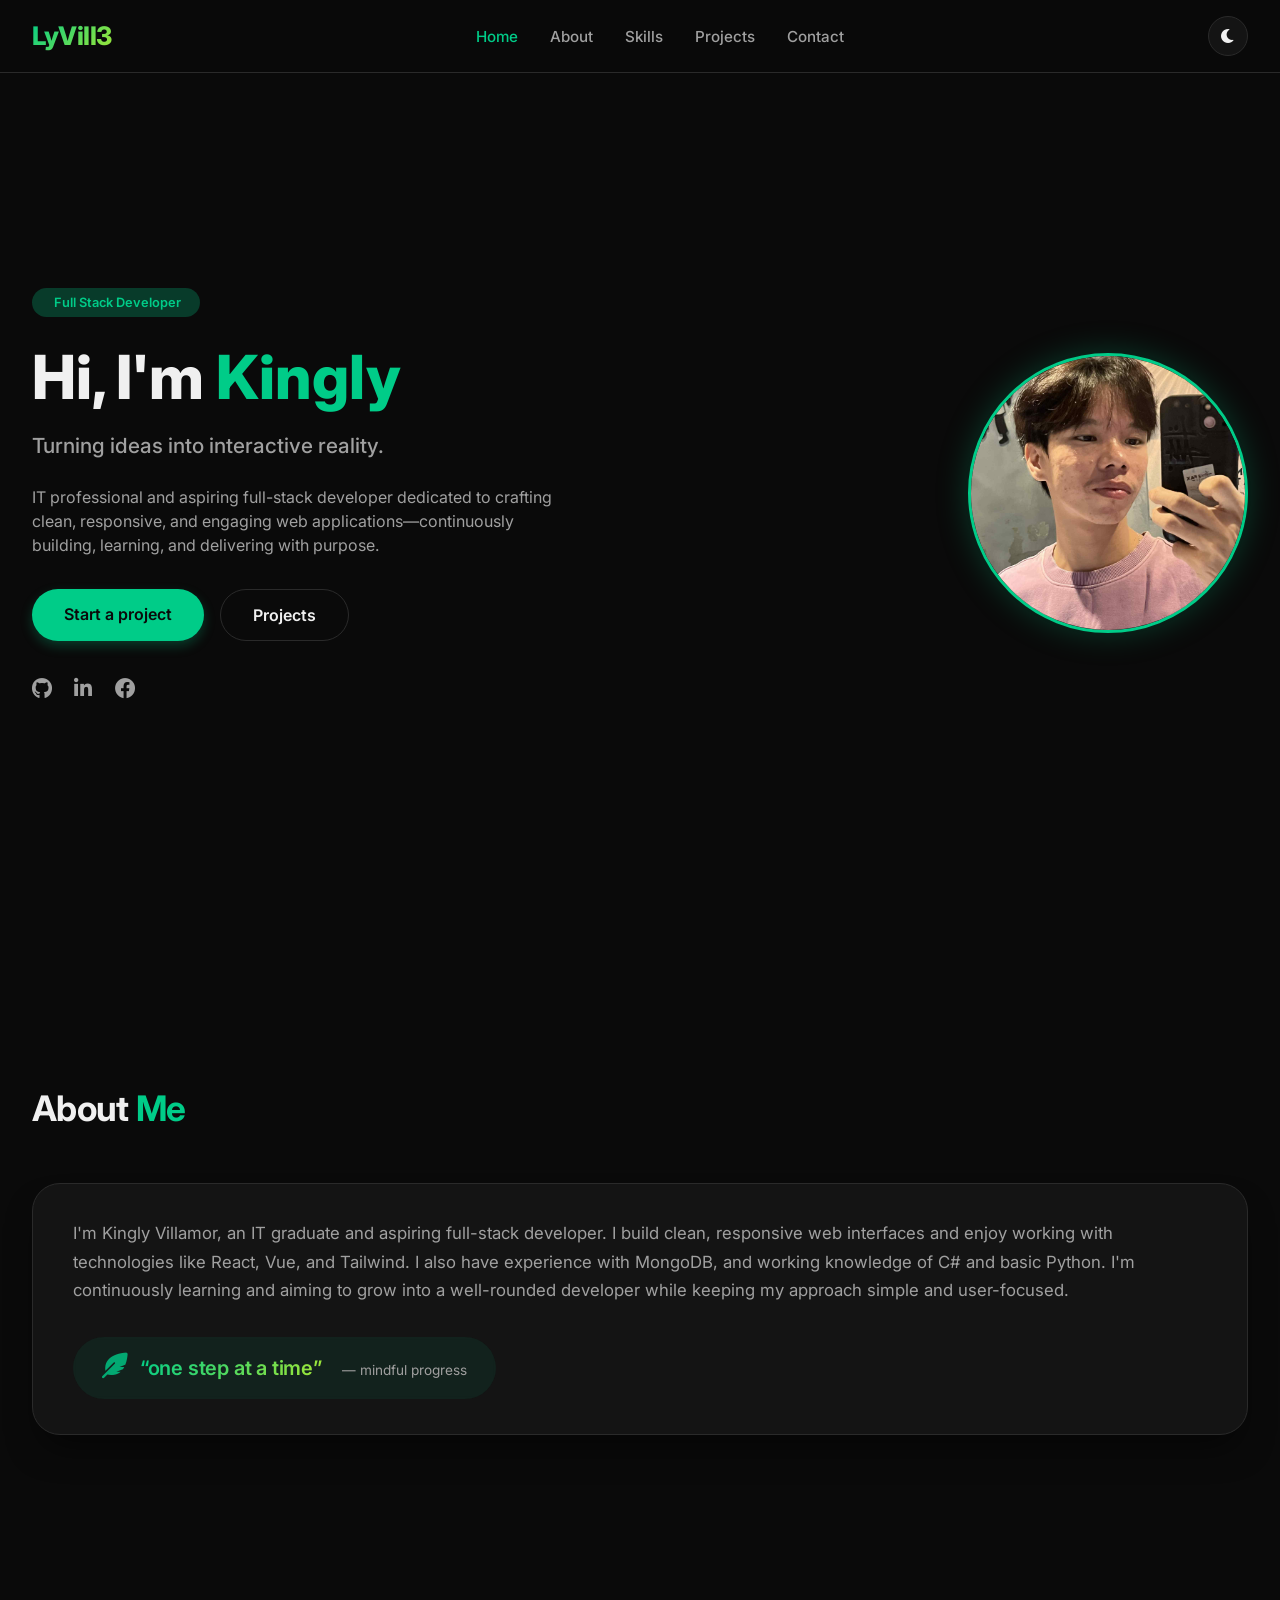
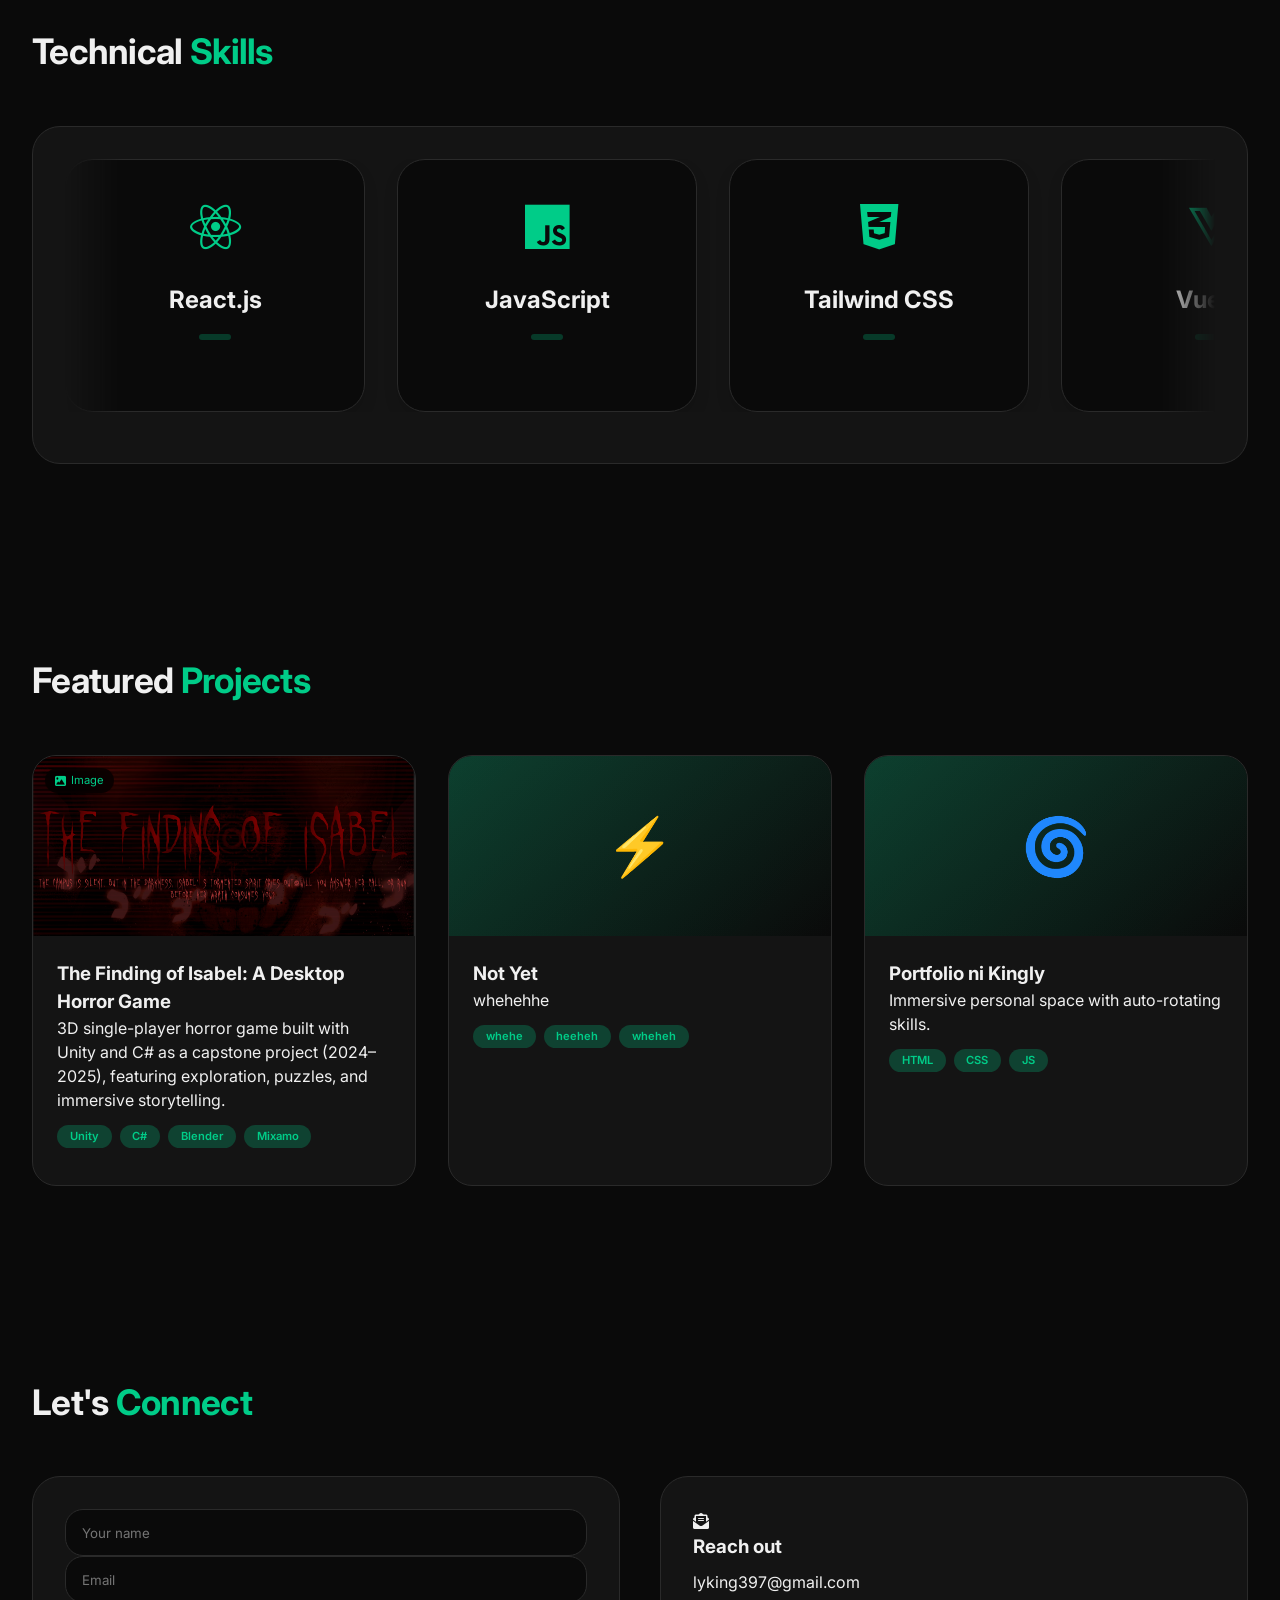
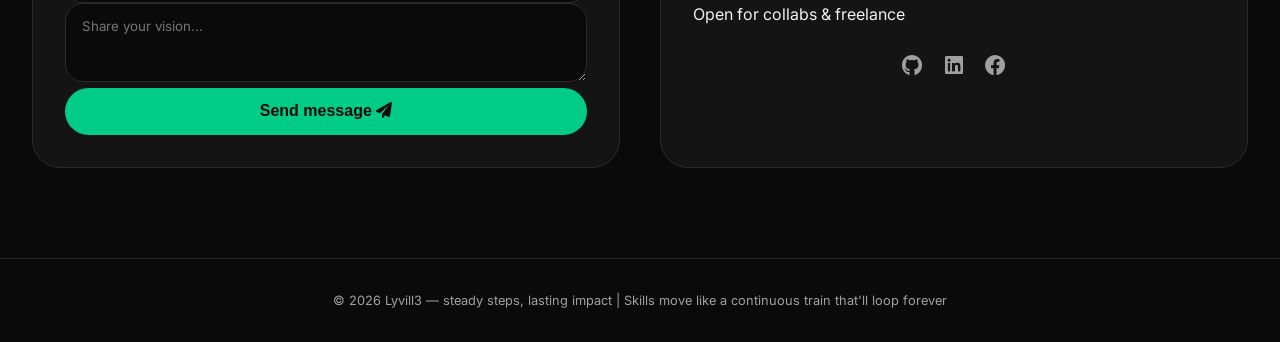
==== html/index.html @ 0419e666 "CompletedPortfolio -03/04/2026 -night mode -.jsVideo can be added -image can be added -icon -respons" ====
<!DOCTYPE html>
<html lang="en">
<head>
  <meta charset="UTF-8">
  <meta name="viewport" content="width=device-width, initial-scale=1.0, viewport-fit=cover">
  <title>Dev-Portfolio</title>
  <link href="https://fonts.googleapis.com/css2?family=Inter:opsz,wght@14..32,300;14..32,400;14..32,500;14..32,600;14..32,700;14..32,800&display=swap" rel="stylesheet">
  <link rel="stylesheet" href="https://cdnjs.cloudflare.com/ajax/libs/font-awesome/6.0.0-beta3/css/all.min.css">
  <link rel="stylesheet" href="../css/style1.css">
  
</head>
<body>
  <nav class="navbar">
    <div class="nav-container">
      <div class="logo"> LyVill3 </div>
      <div class="menu-toggle" id="menuToggle"><i class="fas fa-bars"></i></div>
      <ul class="nav-links" id="navLinks">
        <li><a href="#home" class="nav-link">Home</a></li>
        <li><a href="#about" class="nav-link">About</a></li>
        <li><a href="#skills" class="nav-link">Skills</a></li>
        <li><a href="#projects" class="nav-link">Projects</a></li>
        <li><a href="#contact" class="nav-link">Contact</a></li>
      </ul>
      <div class="theme-toggle" id="themeToggle"><i class="fas fa-moon"></i></div>
    </div>
  </nav>

  <main>
    <section id="home">
      <div class="container">
        <div class="hero">
          <div class="hero-content reveal">
            <div class="hero-badge"><i class="fas fa-"></i> Full Stack Developer</div>
            <h1>Hi, I'm <span class="highlight">Kingly</span></h1>
            <div class="hero-title">Turning ideas into interactive reality.</div>
            <p class="hero-desc">IT professional and aspiring full-stack developer dedicated 
              to crafting clean, responsive, and engaging web applications—continuously 
              building, learning, and delivering with purpose.</p>
            <div class="btn-group">
              <a href="#contact" class="btn btn-primary">Start a project</a>
              <a href="#projects" class="btn btn-outline"> Projects </a>
            </div>
            <div class="social-links">
              <a href="https://github.com/KinglyVillamor"><i class="fab fa-github"></i></a>
              <a href="https://www.linkedin.com/in/kingly-villamor-0a6335394"><i class="fab fa-linkedin-in"></i></a>
              <!--<a href="#"><i class="fab fa-instagram"></i></a> -->
              <a href="https://www.facebook.com/kingly.villamor.2024"><i class="fab fa-facebook"></i></a>

            </div>
          </div>
          <div class="hero-image reveal">
            <img src="../image/profile.jpeg" alt="Kings profile" class="profile-img">
          </div>
        </div>
      </div>
    </section>

    <section id="about">
      <div class="container">
        <h2 class="section-title reveal">About <span>Me</span></h2>
        <div class="about-card reveal">
          <p class="about-text">I'm Kingly Villamor, an IT graduate and aspiring full-stack developer. I build clean, responsive web interfaces and enjoy working with technologies like React, Vue, and Tailwind. I also have experience with MongoDB, and working knowledge of C# and basic Python. I'm continuously learning and aiming to grow into a well-rounded developer while keeping my approach simple and user-focused.</p>
          <!-- qoutw fav q -->
          <div class="quote-aesthetic">
            <i class="fas fa-feather-alt"></i>
            <span class="quote-text">“one step at a time”</span>
            <span class="quote-sub">— mindful progress</span>
          </div>
        </div>
      </div>
    </section>

    <section id="skills">
      <div class="container">
        <h2 class="section-title reveal">Technical <span>Skills</span></h2>
        <div class="skills-section reveal">
          <div class="skills-train-wrapper">
            <div class="skills-track" id="skillsTrainTrack">
              <!-- Skills will be duplicated here for infinite loop effect -->
            </div>
          </div>
          <div class="auto-indicator">
          </div>
        </div>
      </div>
    </section>

    <section id="projects">
      <div class="container">
        <h2 class="section-title reveal">Featured <span>Projects</span></h2>
        <div class="projects-grid" id="projectsGrid"></div>
        
      </div>
    </section>

    <section id="contact">
      <div class="container">
        <h2 class="section-title reveal">Let's <span>Connect</span></h2>
        <div class="contact-grid">
          <div class="form-card reveal">
            <form id="contactForm">
              <div class="form-group"><input type="text" placeholder="Your name" required></div>
              <div class="form-group"><input type="email" placeholder="Email" required></div>
              <div class="form-group"><textarea rows="3" placeholder="Share your vision..."></textarea></div>
              <button type="submit" class="submit-btn">Send message <i class="fas fa-paper-plane"></i></button>
            </form>
          </div>
          <div class="info-card reveal">
            <div class="info-icon"><i class="fas fa-envelope-open-text"></i></div>
            <h3>Reach out</h3>
            <p style="margin: 0.5rem 0;">lyking397@gmail.com</p>
            <p >Open for collabs & freelance</p>
            <div class="social-links" style="justify-content: center;">
              <a href="https://github.com/KinglyVillamor"><i class="fab fa-github"></i></a>
              <a href="https://www.linkedin.com/in/kingly-villamor-0a6335394"> <i class="fab fa-linkedin"></i>
              </a><a href="https://www.facebook.com/kingly.villamor.2024"><i class="fab fa-facebook"></i></a>
            
            
            </div>

          </div>
        </div>
      </div>
    </section>
  </main>
  <footer><p>© 2026 Lyvill3 — steady steps, lasting impact | Skills move like a continuous train that'll loop forever</p></footer>

  <script src="../js/script.js"> </script>
  
</body>
</html>
---- css/style1.css ----
* {
      margin: 0;
      padding: 0;
      box-sizing: border-box;
    }

    :root {
      --bg-primary: #0a0a0a;
      --bg-secondary: #111111;
      --bg-card: #141414;
      --text-primary: #f0f0f0;
      --text-secondary: #a0a0a0;
      --accent: #00cc88;
      --accent-glow: rgba(0, 204, 136, 0.25);
      --border-color: #2a2a2a;
      --shadow: 0 20px 35px -12px rgba(0,0,0,0.6);
      --quote-bg: rgba(0, 204, 136, 0.08);
      --radius-card: 28px;
    }

    body.light {
      --bg-primary: #f9fafb;
      --bg-secondary: #ffffff;
      --bg-card: #ffffff;
      --text-primary: #0f172a;
      --text-secondary: #334155;
      --accent: #0f766e;
      --accent-glow: rgba(15, 118, 110, 0.12);
      --border-color: #e2e8f0;
      --shadow: 0 20px 35px -12px rgba(0,0,0,0.08);
      --quote-bg: rgba(15, 118, 110, 0.06);
    }

    body {
      background-color: var(--bg-primary);
      color: var(--text-primary);
      font-family: 'Inter', sans-serif;
      line-height: 1.5;
      transition: background-color 0.3s ease, color 0.2s ease;
    }

    .container {
      max-width: 1280px;
      margin: 0 auto;
      padding: 0 2rem;
    }

    /* navbar */
    .navbar {
      position: fixed;
      top: 0;
      left: 0;
      width: 100%;
      background: rgba(var(--bg-primary-rgb), 0.85);
      backdrop-filter: blur(12px);
      border-bottom: 1px solid var(--border-color);
      z-index: 1000;
      transition: all 0.3s;
    }
    :root { --bg-primary-rgb: 10,10,10; }
    body.light { --bg-primary-rgb: 249,250,251; }
    .nav-container {
      max-width: 1280px;
      margin: 0 auto;
      padding: 1rem 2rem;
      display: flex;
      justify-content: space-between;
      align-items: center;
    }
    .logo {
      font-size: 1.6rem;
      font-weight: 800;
      background: linear-gradient(135deg, var(--accent), #a3e635);
      -webkit-background-clip: text;
      background-clip: text;
      color: transparent;
      letter-spacing: -0.5px;
    }
    .nav-links {
      display: flex;
      gap: 2rem;
      list-style: none;
    }
    .nav-links a {
      text-decoration: none;
      color: var(--text-secondary);
      font-weight: 500;
      transition: 0.2s;
      font-size: 0.95rem;
    }
    .nav-links a:hover, .nav-links a.active {
      color: var(--accent);
    }
    .theme-toggle {
      background: var(--bg-card);
      border: 1px solid var(--border-color);
      border-radius: 50%;
      width: 40px;
      height: 40px;
      display: flex;
      align-items: center;
      justify-content: center;
      cursor: pointer;
      transition: 0.3s;
    }
    .menu-toggle {
      display: none;
      font-size: 1.5rem;
      cursor: pointer;
    }

    section {
      padding: 100px 0 90px;
    }
    .section-title {
      font-size: 2.2rem;
      font-weight: 700;
      margin-bottom: 3rem;
      letter-spacing: -0.02em;
      position: relative;
      display: inline-block;
    }
    .section-title span {
      color: var(--accent);
    }

    /* HERO */
    .hero {
      display: flex;
      align-items: center;
      justify-content: space-between;
      gap: 4rem;
      flex-wrap: wrap;
      min-height: 88vh;
    }
    .hero-content {
      flex: 1;
    }
    .hero-badge {
      background: var(--accent-glow);
      color: var(--accent);
      padding: 0.3rem 1.2rem;
      border-radius: 40px;
      font-size: 0.8rem;
      font-weight: 600;
      width: fit-content;
      margin-bottom: 1.5rem;
    }
    .hero-content h1 {
      font-size: 3.8rem;
      font-weight: 800;
      line-height: 1.2;
      margin-bottom: 1rem;
    }
    .hero-content h1 .highlight {
      color: var(--accent);
    }
    .hero-title {
      font-size: 1.3rem;
      color: var(--text-secondary);
      margin-bottom: 1rem;
      font-weight: 500;
    }
    .hero-desc {
      color: var(--text-secondary);
      max-width: 520px;
      margin: 1.5rem 0;
    }
    .btn-group {
      display: flex;
      gap: 1rem;
      flex-wrap: wrap;
      margin: 2rem 0;
    }
    .btn {
      padding: 0.8rem 2rem;
      border-radius: 50px;
      font-weight: 600;
      text-decoration: none;
      transition: all 0.25s ease;
    }
    .btn-primary {
      background: var(--accent);
      color: #0a0a0a;
      border: none;
      box-shadow: 0 5px 12px var(--accent-glow);
    }
    .btn-primary:hover {
      transform: translateY(-3px);
      filter: brightness(1.05);
    }
    .btn-outline {
      border: 1.5px solid var(--border-color);
      color: var(--text-primary);
      background: transparent;
    }
    .btn-outline:hover {
      border-color: var(--accent);
      color: var(--accent);
    }
    .social-links {
      display: flex;
      gap: 1.4rem;
      margin-top: 1.5rem;
    }
    .social-links a {
      color: var(--text-secondary);
      font-size: 1.3rem;
      transition: 0.2s;
    }
    .social-links a:hover {
      color: var(--accent);
      transform: translateY(-3px);
    }
    .profile-img {
      width: 280px;
      height: 280px;
      border-radius: 50%;
      object-fit: cover;
      border: 3px solid var(--accent);
      box-shadow: 0 0 32px var(--accent-glow);
      transition: transform 0.4s;
    }

    /* ABOUT CARD with aesthetic QUOTE */
    .about-card {
      background: var(--bg-card);
      border-radius: var(--radius-card);
      padding: 2.2rem 2.5rem;
      border: 1px solid var(--border-color);
      box-shadow: var(--shadow);
    }
    .about-text {
      color: var(--text-secondary);
      line-height: 1.7;
      font-size: 1.05rem;
    }
    .quote-aesthetic {
      margin-top: 2rem;
      padding-top: 1rem;
      display: flex;
      align-items: baseline;
      gap: 0.75rem;
      background: var(--quote-bg);
      padding: 1rem 1.8rem;
      border-radius: 60px;
      width: fit-content;
      backdrop-filter: blur(2px);
    }
    .quote-aesthetic i {
      font-size: 1.6rem;
      color: var(--accent);
      opacity: 0.8;
    }
    .quote-text {
      font-size: 1.25rem;
      font-weight: 600;
      letter-spacing: -0.2px;
      background: linear-gradient(120deg, var(--accent), #a3e635);
      background-clip: text;
      -webkit-background-clip: text;
      color: transparent;
    }
    .quote-sub {
      font-size: 0.85rem;
      color: var(--text-secondary);
      margin-left: 0.5rem;
    }

    /* SKILLS SECTION — INFINITE HORIZONTAL TRAIN (MOVES LEFT TO RIGHT, REPEATS) */
    .skills-section {
      background: var(--bg-card);
      border-radius: var(--radius-card);
      padding: 2rem;
      border: 1px solid var(--border-color);
      overflow: hidden;
      position: relative;
    }
    .skills-train-wrapper {
      overflow: hidden;
      width: 100%;
      position: relative;
      mask-image: linear-gradient(to right, transparent, black 5%, black 95%, transparent);
      -webkit-mask-image: linear-gradient(to right, transparent, black 5%, black 95%, transparent);
    }
    .skills-track {
      display: flex;
      gap: 2rem;
      animation: slideTrain 28s linear infinite;
      width: max-content;
      will-change: transform;
    }
    /* Pause on hover for better UX but keeps moving */
    .skills-section:hover .skills-track {
      animation-play-state: paused;
    }
    .skill-train-card {
      flex: 0 0 auto;
      width: 300px;
      background: var(--bg-primary);
      border: 1px solid var(--border-color);
      border-radius: 28px;
      padding: 1.8rem 1.5rem;
      text-align: center;
      transition: all 0.25s ease;
      box-shadow: 0 8px 20px -8px rgba(0,0,0,0.3);
      backdrop-filter: blur(2px);
    }
    .skill-train-card:hover {
      transform: translateY(-6px);
      border-color: var(--accent);
      box-shadow: 0 15px 30px -12px var(--accent-glow);
    }
    .skill-icon-train {
      font-size: 3.2rem;
      color: var(--accent);
      margin-bottom: 1rem;
    }
    .skill-train-card h3 {
      font-size: 1.5rem;
      font-weight: 700;
      margin-bottom: 0.5rem;
    }
    .skill-level-badge {
      display: inline-block;
      background: var(--accent-glow);
      color: var(--accent);
      padding: 0.2rem 1rem;
      border-radius: 40px;
      font-size: 0.7rem;
      font-weight: 600;
      margin: 0.5rem 0;
    }
    .skill-train-card p {
      color: var(--text-secondary);
      font-size: 0.85rem;
      margin-top: 0.5rem;
    }

    @keyframes slideTrain {
      0% {
        transform: translateX(0%);
      }
      100% {
        transform: translateX(-50%);
      }
    }

    /* For responsive, adjust card width */
    @media (max-width: 680px) {
      .skill-train-card {
        width: 260px;
        padding: 1.4rem;
      }
      .skills-track {
        gap: 1.2rem;
      }
    }

    /* projects grid */

    /* Support for images in project cards */
.project-img .project-img-media {
  width: 100%;
  height: 100%;
  object-fit: cover;
  display: block;
}

/* Support for icons/emojis in project cards */
.project-img .project-icon-media {
  font-size: 3.5rem;
  display: flex;
  align-items: center;
  justify-content: center;
  width: 100%;
  height: 100%;
  background: linear-gradient(135deg, var(--accent-glow), transparent);
}

/* Make sure the container handles both well */
.project-img {
  height: 180px;
  background: linear-gradient(145deg, var(--bg-secondary), var(--bg-primary));
  display: flex;
  align-items: center;
  justify-content: center;
  overflow: hidden;
  position: relative;
}

/* Media Container & Click Handling */
.media-container {
  position: relative;
  width: 100%;
  height: 100%;
  cursor: pointer;
  overflow: hidden;
}

.project-video-media,
.project-img-media {
  width: 100%;
  height: 100%;
  object-fit: cover;
  transition: transform 0.3s ease;
}

.media-container:hover .project-video-media,
.media-container:hover .project-img-media {
  transform: scale(1.05);
}

.media-overlay-hint {
  position: absolute;
  bottom: 12px;
  right: 12px;
  background: rgba(0, 0, 0, 0.8);
  backdrop-filter: blur(8px);
  padding: 8px 14px;
  border-radius: 30px;
  font-size: 0.75rem;
  color: white;
  display: flex;
  align-items: center;
  gap: 8px;
  opacity: 0;
  transition: opacity 0.3s ease;
  pointer-events: none;
  z-index: 2;
  font-weight: 500;
}

.media-overlay-hint i {
  color: var(--accent);
  font-size: 0.9rem;
}

.media-container:hover .media-overlay-hint {
  opacity: 1;
}

.media-badge {
  position: absolute;
  top: 12px;
  left: 12px;
  background: rgba(0, 0, 0, 0.7);
  backdrop-filter: blur(4px);
  padding: 4px 10px;
  border-radius: 20px;
  font-size: 0.7rem;
  color: var(--accent);
  display: flex;
  align-items: center;
  gap: 5px;
  z-index: 2;
}

/* Modal Styles */
.media-modal {
  display: none;
  position: fixed;
  z-index: 2000;
  left: 0;
  top: 0;
  width: 100%;
  height: 100%;
  background-color: rgba(0, 0, 0, 0.95);
  backdrop-filter: blur(10px);
  align-items: center;
  justify-content: center;
}

.media-modal-content {
  position: relative;
  width: 90%;
  max-width: 1000px;
  max-height: 90vh;
  animation: modalFadeIn 0.3s ease;
}

@keyframes modalFadeIn {
  from {
    opacity: 0;
    transform: scale(0.95);
  }
  to {
    opacity: 1;
    transform: scale(1);
  }
}

.media-modal-close {
  position: absolute;
  top: -50px;
  right: 0;
  color: white;
  font-size: 40px;
  font-weight: bold;
  cursor: pointer;
  transition: 0.2s;
  z-index: 2001;
}

.media-modal-close:hover {
  color: var(--accent);
  transform: scale(1.1);
}

/* Modal Video */
.modal-video-wrapper,
.modal-image-wrapper,
.modal-icon-wrapper {
  text-align: center;
}

.modal-title {
  color: white;
  margin-bottom: 1rem;
  font-size: 1.3rem;
  text-align: center;
}

.modal-video {
  width: 100%;
  max-height: 80vh;
  border-radius: 16px;
  box-shadow: 0 25px 50px -12px rgba(0, 0, 0, 0.5);
}

.modal-image {
  max-width: 100%;
  max-height: 80vh;
  border-radius: 16px;
  object-fit: contain;
}

.modal-icon {
  font-size: 8rem;
  display: inline-block;
  background: linear-gradient(135deg, var(--accent), #a3e635);
  -webkit-background-clip: text;
  background-clip: text;
  color: transparent;
  margin-bottom: 1rem;
}

.modal-hint {
  color: var(--text-secondary);
  margin-top: 1rem;
  font-size: 0.85rem;
  text-align: center;
}

.modal-hint i {
  color: var(--accent);
  margin-right: 5px;
}

/* Project image container fix */
.project-img {
  height: 220px;
  background: linear-gradient(145deg, var(--bg-secondary), var(--bg-primary));
  display: flex;
  align-items: center;
  justify-content: center;
  overflow: hidden;
  position: relative;
}

.project-icon-media {
  font-size: 4rem;
  display: flex;
  align-items: center;
  justify-content: center;
  width: 100%;
  height: 100%;
  background: linear-gradient(135deg, var(--accent-glow), transparent);
}

    .projects-grid {
      display: grid;
      grid-template-columns: repeat(auto-fit, minmax(300px, 1fr));
      gap: 2rem;
    }
    .project-card {
      background: var(--bg-card);
      border-radius: 24px;
      overflow: hidden;
      border: 1px solid var(--border-color);
      transition: 0.25s;
    }
    .project-card:hover {
      transform: translateY(-6px);
      border-color: var(--accent);
    }
    .project-img {
      height: 180px;
      background: linear-gradient(145deg, var(--bg-secondary), var(--bg-primary));
      display: flex;
      align-items: center;
      justify-content: center;
      font-size: 3.2rem;
    }
    .project-info {
      padding: 1.5rem;
    }
    .project-tech {
      display: flex;
      flex-wrap: wrap;
      gap: 0.5rem;
      margin: 0.8rem 0;
    }
    .tech-tag {
      background: var(--accent-glow);
      color: var(--accent);
      padding: 0.2rem 0.8rem;
      border-radius: 30px;
      font-size: 0.7rem;
      font-weight: 600;
    }
    .project-buttons {
      display: flex;
      gap: 1rem;
      margin-top: 1rem;
    }
    .project-btn {
      padding: 0.4rem 1.2rem;
      border-radius: 40px;
      text-decoration: none;
      font-size: 0.8rem;
      border: 1px solid var(--border-color);
      color: var(--text-primary);
      transition: 0.2s;
    }
    .project-btn:hover {
      border-color: var(--accent);
      color: var(--accent);
    }

    /* contact */
    .contact-grid {
      display: grid;
      grid-template-columns: 1fr 1fr;
      gap: 2.5rem;
    }
    .form-card, .info-card {
      background: var(--bg-card);
      border-radius: 28px;
      padding: 2rem;
      border: 1px solid var(--border-color);
    }
    input, textarea {
      width: 100%;
      padding: 0.9rem 1rem;
      background: var(--bg-primary);
      border: 1px solid var(--border-color);
      border-radius: 18px;
      color: var(--text-primary);
      transition: 0.2s;
      font-family: inherit;
    }
    input:focus, textarea:focus {
      border-color: var(--accent);
      outline: none;
    }
    .submit-btn {
      background: var(--accent);
      width: 100%;
      padding: 0.9rem;
      border: none;
      border-radius: 40px;
      font-weight: 700;
      cursor: pointer;
      color: #0a0a0a;
      font-size: 1rem;
    }
    footer {
      text-align: center;
      padding: 2rem;
      border-top: 1px solid var(--border-color);
      font-size: 0.8rem;
      color: var(--text-secondary);
    }

    @media (max-width: 780px) {
      .nav-links {
        display: none;
        flex-direction: column;
        background: var(--bg-card);
        position: absolute;
        top: 70px;
        right: 1rem;
        width: 200px;
        border-radius: 20px;
        padding: 1rem;
        z-index: 200;
      }
      .nav-links.active { display: flex; }
      .menu-toggle { display: block; }
      .hero { flex-direction: column-reverse; text-align: center; }
      .hero-content { text-align: center; }
      .hero-content h1 { font-size: 2.6rem; }
      .profile-img { width: 200px; height: 200px; }
      .quote-aesthetic { padding: 0.9rem 1.2rem; }
      .contact-grid { grid-template-columns: 1fr; }
    }

    .reveal {
      opacity: 0;
      transform: translateY(28px);
      transition: all 0.6s ease;
    }
    .reveal.active {
      opacity: 1;
      transform: translateY(0);
    }

    .auto-indicator {
      text-align: center;
      margin-top: 1.2rem;
      font-size: 0.75rem;
      color: var(--text-secondary);
      display: flex;
      align-items: center;
      justify-content: center;
      gap: 8px;
    }
    .auto-indicator i {
      color: var(--accent);
      animation: subtlePulse 1.5s infinite;
    }
    @keyframes subtlePulse {
      0%, 100% { opacity: 0.6; transform: translateX(0); }
      50% { opacity: 1; transform: translateX(3px); }
    }
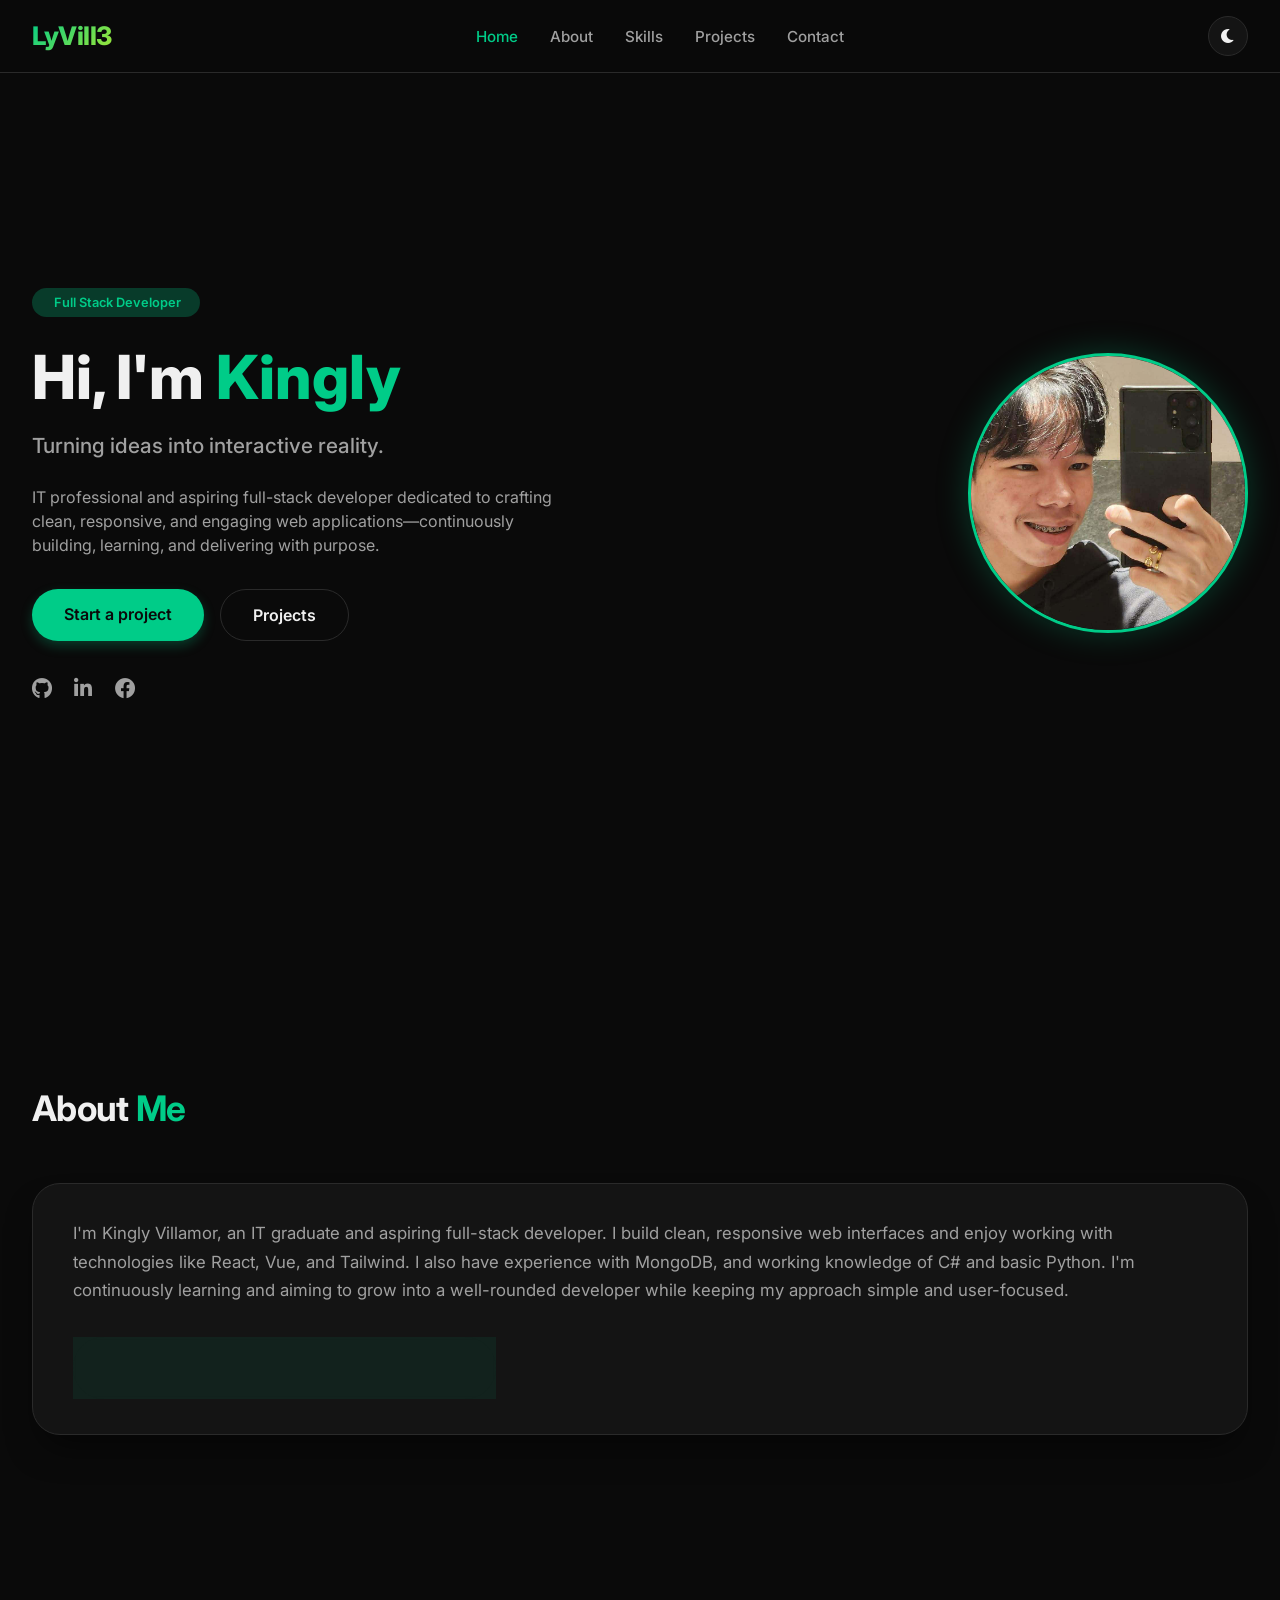
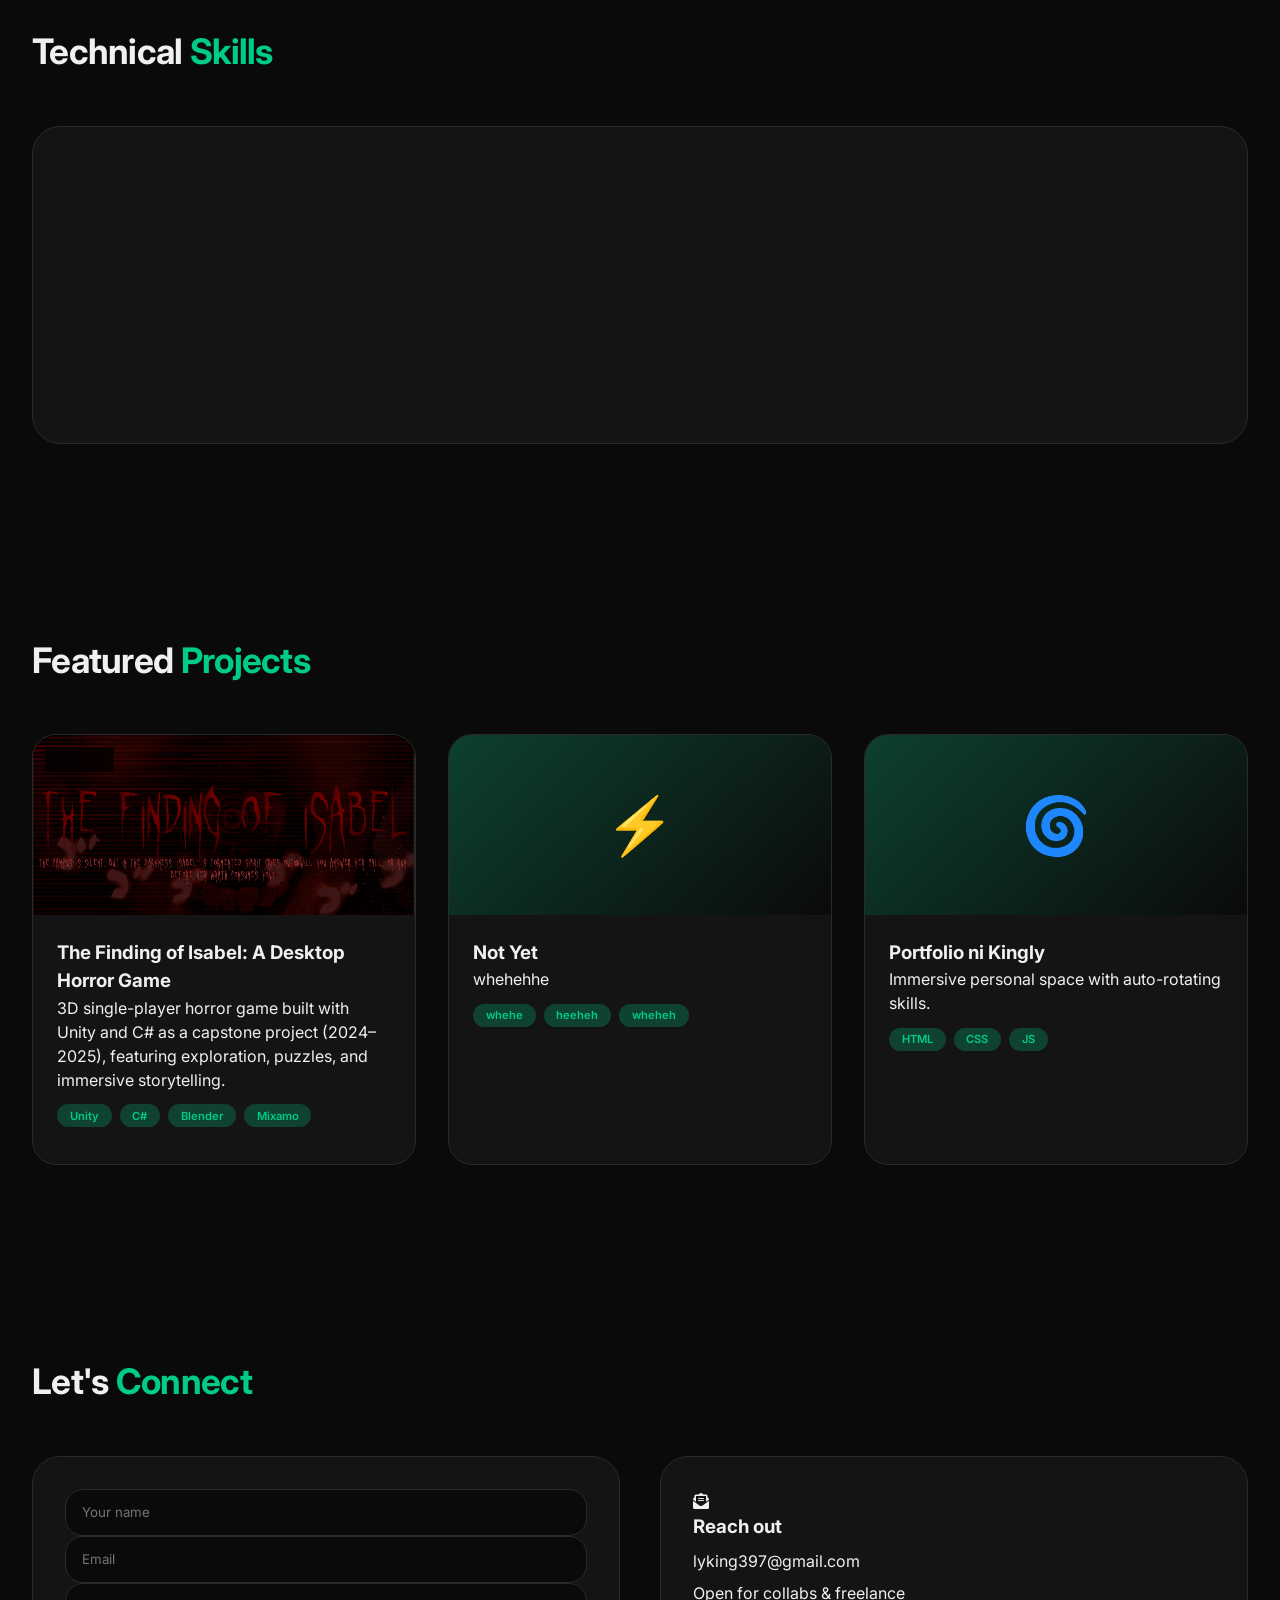
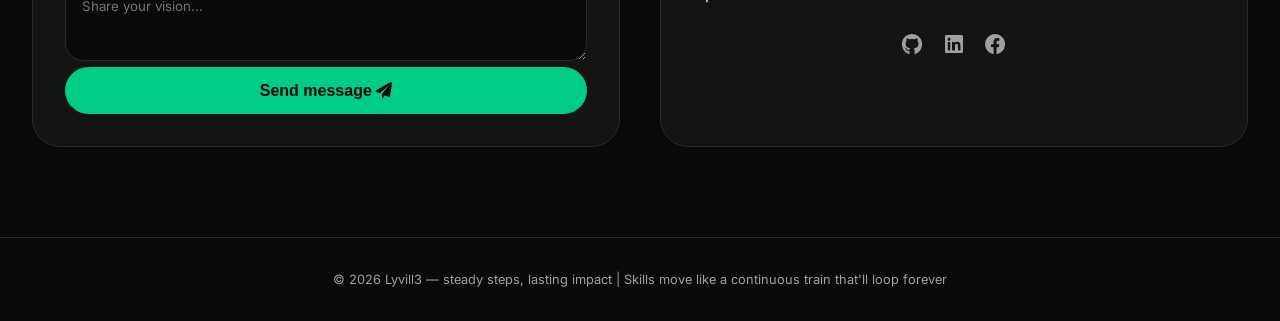
==== commit daa35ab2: "1107 updated image" ====
--- a/html/index.html
+++ b/html/index.html
@@ -49,7 +49,7 @@
             </div>
           </div>
           <div class="hero-image reveal">
-            <img src="../image/profile.jpeg" alt="Kings profile" class="profile-img">
+            <img src="../image/profile2.jpg" alt="Kings profile" class="profile-img">
           </div>
         </div>
       </div>
